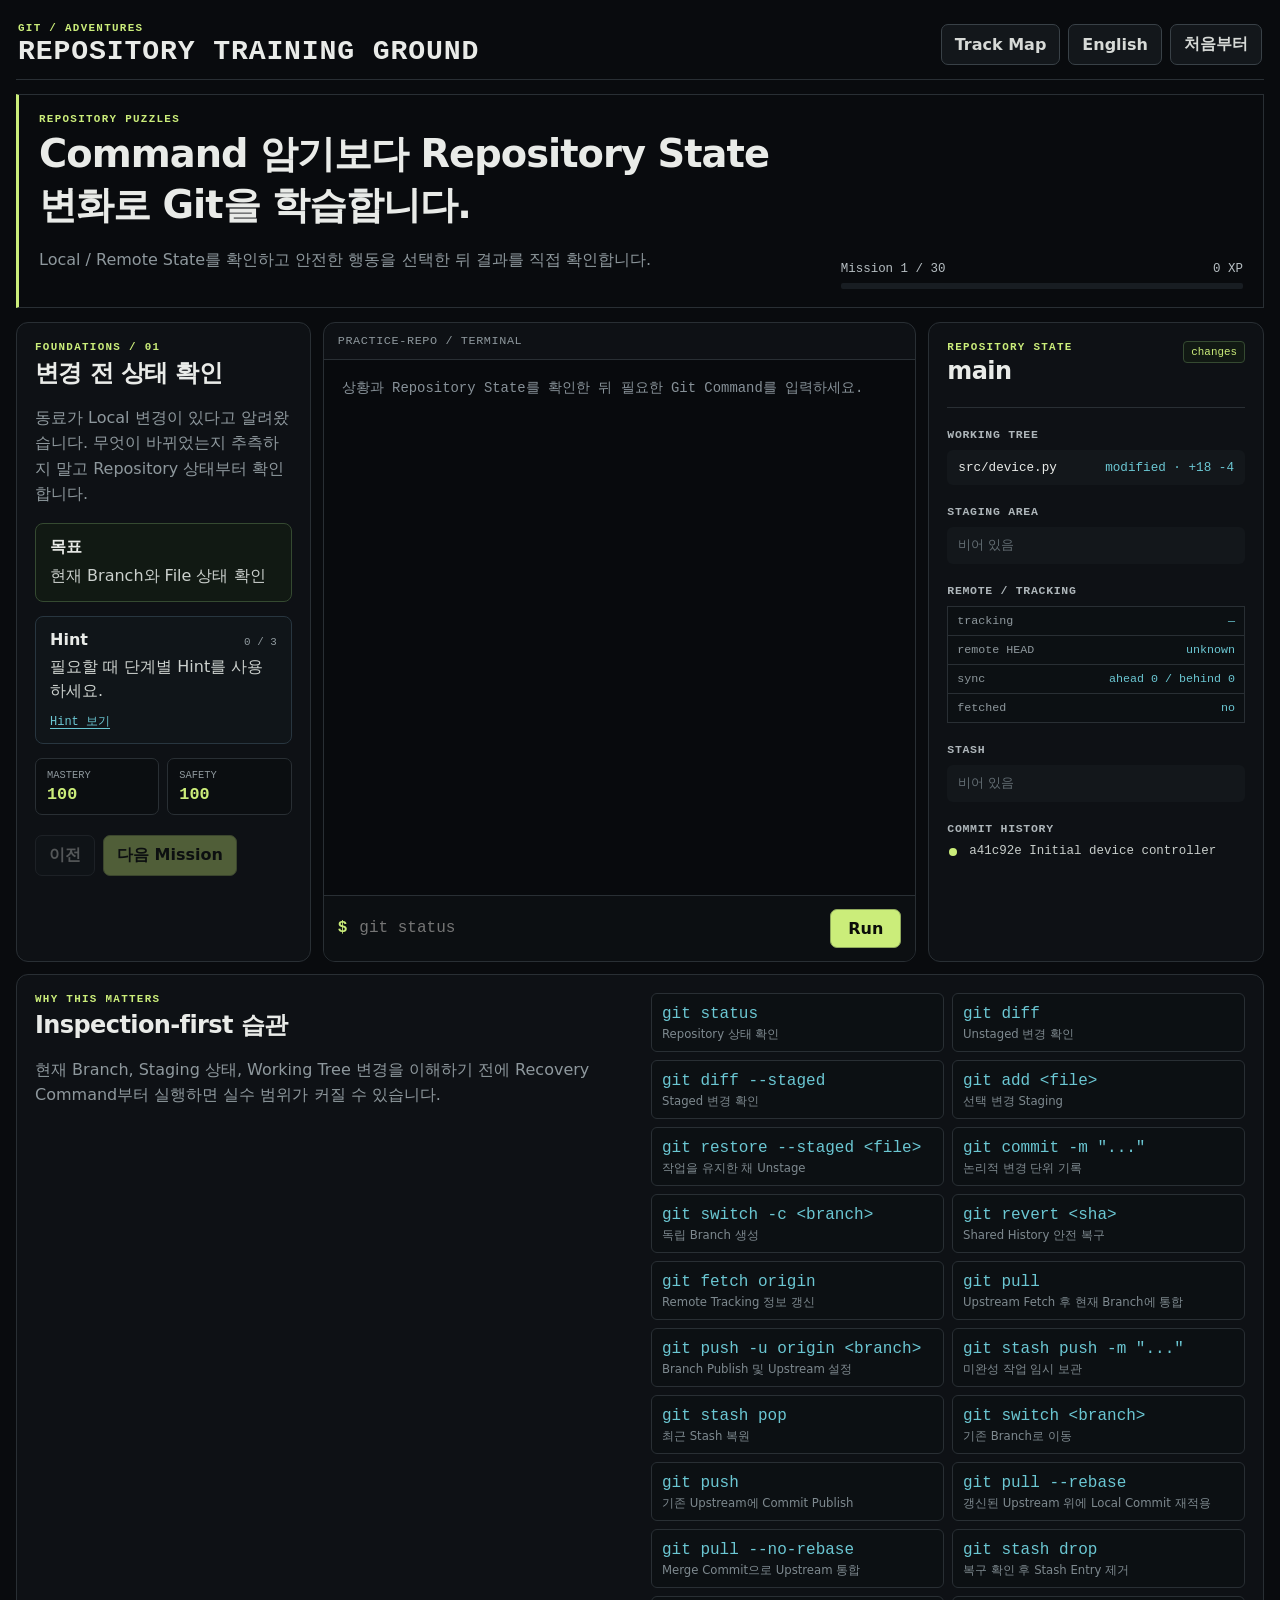
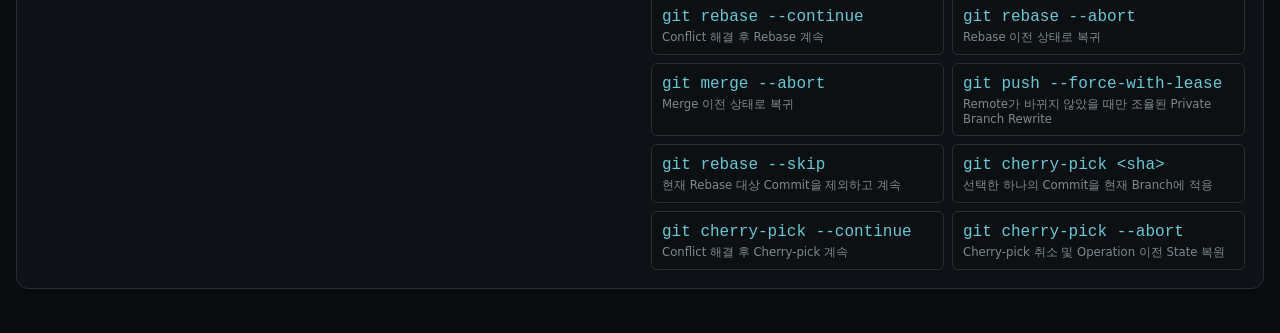
==== index.html @ e248bc67 "Load release mission and engine modules" ====
<!doctype html>
<html lang="en">
<head>
  <meta charset="utf-8">
  <meta name="viewport" content="width=device-width, initial-scale=1">
  <meta name="description" content="Git Adventures - learn Git by solving interactive repository missions.">
  <title>Git Adventures</title>
  <link rel="stylesheet" href="styles.css">
  <link rel="stylesheet" href="styles-remote.css">
</head>
<body>
  <main class="app-shell">
    <header class="topbar"><div><p class="eyebrow">GIT / ADVENTURES</p><h1>Repository Training Ground</h1></div><div class="topbar-actions"><button id="trackButton" class="button secondary" type="button">Track Map</button><button id="languageButton" class="button secondary" type="button">한국어</button><button id="resetButton" class="button secondary" type="button">Reset</button></div></header>
    <section class="hero panel"><div><p id="heroKicker" class="eyebrow">REPOSITORY PUZZLES</p><h2 id="heroTitle"></h2><p id="heroDescription" class="muted"></p></div><div class="progress-wrap"><div class="progress-label"><span id="progressText"></span><span id="xpText">0 XP</span></div><div class="progress-track"><div id="progressBar" class="progress-bar"></div></div></div></section>
    <section id="trackMap" class="panel track-map" hidden><div class="track-map-header"><div><p class="eyebrow">SKILL MAP</p><h2 id="trackMapTitle"></h2></div><button id="closeTrackButton" class="button secondary" type="button">Close</button></div><div id="trackList" class="track-list"></div></section>
    <section class="workspace-grid">
      <aside class="panel mission-panel"><p id="missionNumber" class="eyebrow"></p><h2 id="missionTitle"></h2><p id="missionStory" class="muted"></p><div class="objective-box"><strong id="objectiveLabel">Objective</strong><p id="missionObjective"></p></div><div class="hint-box"><div class="hint-heading"><strong id="hintLabel">Hint</strong><span id="hintDepth" class="hint-depth">0 / 3</span></div><p id="missionHint"></p><button id="hintButton" class="text-button" type="button">Reveal hint</button></div><div class="score-strip"><div><span id="masteryLabel">Mastery</span><strong id="masteryScore">100</strong></div><div><span id="safetyLabel">Safety</span><strong id="safetyScore">100</strong></div></div><div class="mission-nav"><button id="previousButton" class="button secondary" type="button">Previous</button><button id="nextButton" class="button" type="button" disabled>Next mission</button></div></aside>
      <section class="panel terminal-panel"><div class="terminal-header"><strong id="terminalTitle">practice-repo / terminal</strong></div><div id="terminalOutput" class="terminal-output" role="log" aria-live="polite"></div><form id="commandForm" class="command-form"><label for="commandInput" class="prompt">$</label><input id="commandInput" autocomplete="off" spellcheck="false" placeholder="git status" aria-label="Git command"><button class="button run" type="submit">Run</button></form></section>
      <aside class="panel state-panel"><div class="state-header"><div><p id="stateLabel" class="eyebrow">REPOSITORY STATE</p><h2 id="branchName">main</h2></div><span id="stateBadge" class="badge">clean</span></div><div class="state-section"><h3 id="workingTreeLabel">Working Tree</h3><div id="workingTree" class="file-list"></div></div><div class="state-section"><h3 id="stagingLabel">Staging Area</h3><div id="stagingArea" class="file-list"></div></div><div class="state-section"><h3 id="remoteLabel">Remote / Tracking</h3><div id="remoteState" class="state-kv"></div></div><div class="state-section"><h3 id="stashLabel">Stash</h3><div id="stashState" class="file-list"></div></div><div class="state-section"><h3 id="historyLabel">Commit History</h3><div id="commitGraph" class="commit-graph"></div></div></aside>
    </section>
    <section id="debriefPanel" class="panel debrief-panel" hidden><div><p class="eyebrow" id="debriefLabel">MISSION DEBRIEF</p><h2 id="debriefTitle"></h2><p id="debriefBody" class="muted"></p></div><div class="debrief-scores"><div><span id="debriefMasteryLabel">Mastery</span><strong id="debriefMastery">100</strong></div><div><span id="debriefSafetyLabel">Safety</span><strong id="debriefSafety">100</strong></div><div><span id="debriefHintsLabel">Hints</span><strong id="debriefHints">0</strong></div><div><span id="debriefDetoursLabel">Detours</span><strong id="debriefDetours">0</strong></div></div></section>
    <section class="panel lesson-panel"><div><p id="conceptLabel" class="eyebrow">WHY THIS MATTERS</p><h2 id="conceptTitle"></h2><p id="conceptBody" class="muted"></p></div><div id="commandReference" class="command-reference"></div></section>
  </main>
  <script src="content/missions.js"></script>
  <script src="content/missions-daily.js"></script>
  <script src="content/missions-collaboration.js"></script>
  <script src="content/missions-conflicts.js"></script>
  <script src="content/missions-advanced.js"></script>
  <script src="content/missions-release.js"></script>
  <script src="app.js"></script>
  <script src="engine-conflicts.js"></script>
  <script src="engine-release.js"></script>
</body>
</html>
---- styles.css ----
:root {
  color-scheme: dark;
  font-family: Inter, ui-sans-serif, system-ui, -apple-system, BlinkMacSystemFont, "Segoe UI", sans-serif;
  background: #090b0e;
  color: #e9ebe8;
  --bg: #090b0e;
  --surface: #0e1115;
  --surface-2: #13171b;
  --surface-3: #181d22;
  --line: #292f34;
  --line-strong: #394147;
  --text: #e9ebe8;
  --muted: #8e989d;
  --accent: #cbed7a;
  --cyan: #6bc7d3;
  --amber: #f2aa4b;
  --danger: #e65c55;
  --safe: #70d89d;
  --mono: "IBM Plex Mono", "SFMono-Regular", Consolas, "Liberation Mono", monospace;
}
* { box-sizing: border-box; }
html { background: var(--bg); }
body { margin: 0; min-height: 100vh; background: var(--bg); color: var(--text); }
button, input { font: inherit; }
button { cursor: pointer; }
[hidden] { display: none !important; }
.app-shell { width: min(1520px, calc(100% - 32px)); margin: 0 auto; padding: 22px 0 44px; }
.topbar { min-height: 54px; display: flex; justify-content: space-between; gap: 20px; align-items: center; margin-bottom: 14px; padding: 0 2px 12px; border-bottom: 1px solid var(--line); }
.topbar h1 { margin: 2px 0 0; font-family: var(--mono); font-size: clamp(1.25rem, 2.2vw, 1.8rem); letter-spacing: .03em; text-transform: uppercase; }
.topbar-actions { display: flex; gap: 8px; flex-wrap: wrap; }
.panel { background: var(--surface); border: 1px solid var(--line); border-radius: 12px; box-shadow: none; }
.hero { display: grid; grid-template-columns: 1.45fr .75fr; gap: 24px; align-items: end; padding: 18px 20px; margin-bottom: 14px; background: transparent; border-radius: 0; border-left: 3px solid var(--accent); }
.hero h2, .lesson-panel h2, .mission-panel h2, .state-panel h2, .debrief-panel h2, .track-map h2 { margin: 4px 0 8px; letter-spacing: -.025em; }
.hero h2 { font-size: clamp(1.65rem, 3vw, 2.45rem); }
.eyebrow { margin: 0; color: var(--accent); font-family: var(--mono); font-weight: 600; font-size: .68rem; letter-spacing: .12em; }
.muted { color: var(--muted); line-height: 1.6; }
.progress-label { display: flex; justify-content: space-between; color: #b6bec2; font-family: var(--mono); font-size: .78rem; margin-bottom: 7px; }
.progress-track { height: 6px; background: var(--surface-3); border-radius: 2px; overflow: hidden; }
.progress-bar { height: 100%; width: 0; background: var(--accent); border-radius: 0; transition: width .22s ease; }
.track-map { margin-bottom: 14px; padding: 20px; }
.track-map-header { display: flex; justify-content: space-between; gap: 18px; align-items: start; padding-bottom: 16px; border-bottom: 1px solid var(--line); }
.track-list { display: grid; grid-template-columns: repeat(3, minmax(0,1fr)); gap: 10px; margin-top: 16px; }
.track-card { min-height: 128px; padding: 14px; background: var(--surface-2); border: 1px solid var(--line); border-radius: 8px; }
.track-card.active { border-color: #718846; background: #111812; }
.track-card h3 { margin: 6px 0 8px; font-size: .98rem; }
.track-card p { margin: 0; color: var(--muted); font-size: .8rem; line-height: 1.5; }
.track-card .track-progress { display: block; margin-top: 14px; color: var(--cyan); font-family: var(--mono); font-size: .72rem; }
.workspace-grid { display: grid; grid-template-columns: minmax(250px,.72fr) minmax(500px,1.45fr) minmax(280px,.82fr); gap: 12px; align-items: stretch; }
.mission-panel, .state-panel { padding: 18px; }
.objective-box, .hint-box { padding: 13px 14px; border-radius: 8px; margin-top: 14px; }
.objective-box { background: #111913; border: 1px solid #354a31; }
.hint-box { background: #101519; border: 1px solid #283640; }
.objective-box p, .hint-box p { margin: 6px 0 0; color: #cbd0cd; line-height: 1.5; }
.hint-heading { display: flex; justify-content: space-between; gap: 12px; align-items: baseline; }
.hint-depth { color: var(--muted); font-family: var(--mono); font-size: .68rem; }
.text-button { margin-top: 10px; padding: 0; border: 0; background: transparent; color: var(--cyan); font-family: var(--mono); font-size: .75rem; text-decoration: underline; text-underline-offset: 3px; }
.score-strip { display: grid; grid-template-columns: 1fr 1fr; gap: 8px; margin-top: 14px; }
.score-strip > div { padding: 10px 11px; border: 1px solid var(--line); background: #0b0e11; border-radius: 7px; }
.score-strip span { display: block; color: var(--muted); font-family: var(--mono); font-size: .65rem; text-transform: uppercase; }
.score-strip strong { display: block; margin-top: 4px; font-family: var(--mono); font-size: 1.05rem; color: var(--accent); }
.mission-nav { display: flex; gap: 8px; margin-top: 20px; }
.button { border: 1px solid #8fa85c; padding: 9px 13px; border-radius: 7px; color: #0b0d09; background: var(--accent); font-weight: 700; }
.button.secondary { background: var(--surface-2); color: #d7dad7; border-color: var(--line-strong); }
.button:hover:not(:disabled) { filter: brightness(1.06); }
.button:focus-visible, input:focus-visible, .text-button:focus-visible { outline: 2px solid var(--cyan); outline-offset: 2px; }
.button:disabled { opacity: .35; cursor: not-allowed; }
.terminal-panel { overflow: hidden; min-height: 580px; display: flex; flex-direction: column; border-radius: 12px; }
.terminal-header { display: flex; align-items: center; gap: 7px; padding: 11px 14px; border-bottom: 1px solid var(--line); color: var(--muted); font-family: var(--mono); font-size: .74rem; text-transform: uppercase; letter-spacing: .05em; }
.terminal-header strong { font-weight: 500; }
.terminal-output { flex: 1; padding: 18px; overflow: auto; background: #080a0d; font-family: var(--mono); font-size: .87rem; line-height: 1.58; }
.terminal-line { margin: 0 0 8px; white-space: pre-wrap; }
.terminal-line.command { color: var(--cyan); }
.terminal-line.success { color: var(--safe); }
.terminal-line.error { color: #ff8c85; }
.terminal-line.system { color: #879198; }
.terminal-line.warning { color: var(--amber); }
.command-form { display: grid; grid-template-columns: auto 1fr auto; gap: 10px; align-items: center; padding: 13px 14px; border-top: 1px solid var(--line); background: #0c0f12; }
.prompt { color: var(--accent); font-family: var(--mono); font-weight: 700; }
.command-form input { width: 100%; border: 0; outline: none; color: #f1f3f0; background: transparent; font-family: var(--mono); }
.button.run { padding-inline: 17px; }
.state-header { display: flex; justify-content: space-between; gap: 12px; align-items: start; padding-bottom: 14px; border-bottom: 1px solid var(--line); }
.badge { padding: 4px 7px; border-radius: 4px; background: #111913; color: var(--accent); border: 1px solid #354a31; font-family: var(--mono); font-size: .68rem; }
.state-section { margin-top: 20px; }
.state-section h3 { margin-bottom: 9px; color: #aeb6ba; font-family: var(--mono); font-size: .72rem; letter-spacing: .06em; text-transform: uppercase; }
.file-list { display: grid; gap: 7px; }
.file-item { display: flex; justify-content: space-between; gap: 10px; padding: 9px 10px; border-radius: 6px; background: var(--surface-2); border: 1px solid transparent; font-family: var(--mono); font-size: .79rem; }
.file-item:hover { border-color: var(--line-strong); }
.file-item.empty { color: #626c72; font-family: inherit; }
.file-status { color: var(--cyan); }
.commit-graph { display: grid; gap: 8px; }
.commit-item { position: relative; padding-left: 22px; color: #c7cdca; font-family: var(--mono); font-size: .78rem; }
.commit-item::before { content: ""; position: absolute; left: 2px; top: 4px; width: 8px; height: 8px; border-radius: 50%; background: var(--accent); }
.commit-item:not(:last-child)::after { content: ""; position: absolute; left: 5px; top: 15px; width: 1px; height: 18px; background: var(--line-strong); }
.debrief-panel { margin-top: 12px; padding: 18px; display: grid; grid-template-columns: 1.35fr .9fr; gap: 22px; border-left: 3px solid var(--safe); }
.debrief-scores { display: grid; grid-template-columns: repeat(2,minmax(0,1fr)); gap: 8px; }
.debrief-scores > div { padding: 10px; background: #0b0e11; border: 1px solid var(--line); border-radius: 7px; }
.debrief-scores span { display: block; color: var(--muted); font-family: var(--mono); font-size: .64rem; text-transform: uppercase; }
.debrief-scores strong { display: block; margin-top: 4px; font-family: var(--mono); color: var(--safe); }
.lesson-panel { margin-top: 12px; padding: 18px; display: grid; grid-template-columns: 1fr 1fr; gap: 22px; }
.command-reference { display: grid; grid-template-columns: repeat(2,minmax(0,1fr)); gap: 8px; }
.command-chip { padding: 9px 10px; border-radius: 6px; background: #0c1013; border: 1px solid var(--line); }
.command-chip code { color: var(--cyan); font-family: var(--mono); }
.command-chip span { display: block; color: #7e898f; font-size: .73rem; margin-top: 4px; }
@media (max-width: 1080px) {
  .workspace-grid { grid-template-columns: 1fr 1fr; }
  .terminal-panel { grid-column: 1 / -1; grid-row: 1; }
  .hero, .lesson-panel, .debrief-panel { grid-template-columns: 1fr; }
  .track-list { grid-template-columns: repeat(2,minmax(0,1fr)); }
}
@media (max-width: 720px) {
  .app-shell { width: min(100% - 18px,1520px); padding-top: 14px; }
  .topbar { align-items: flex-start; flex-direction: column; }
  .workspace-grid { grid-template-columns: 1fr; }
  .terminal-panel { grid-column: auto; min-height: 500px; }
  .command-reference, .track-list { grid-template-columns: 1fr; }
  .hero { padding-inline: 14px; }
  .score-strip, .debrief-scores { grid-template-columns: 1fr 1fr; }
}
---- styles-remote.css ----
.state-kv{border:1px solid var(--line);background:#0c1013}.kv-row{display:flex;justify-content:space-between;gap:12px;padding:7px 9px;border-bottom:1px solid var(--line);font-size:.73rem}.kv-row:last-child{border-bottom:0}.kv-row span{color:var(--muted);font-family:var(--mono)}.kv-row code{color:var(--cyan);font-family:var(--mono);text-align:right}.state-panel{overflow:auto}.file-status{text-align:right}.terminal-panel{min-height:640px}@media(max-width:1100px){.workspace-grid{grid-template-columns:1fr 1fr}.state-panel{max-height:none}}
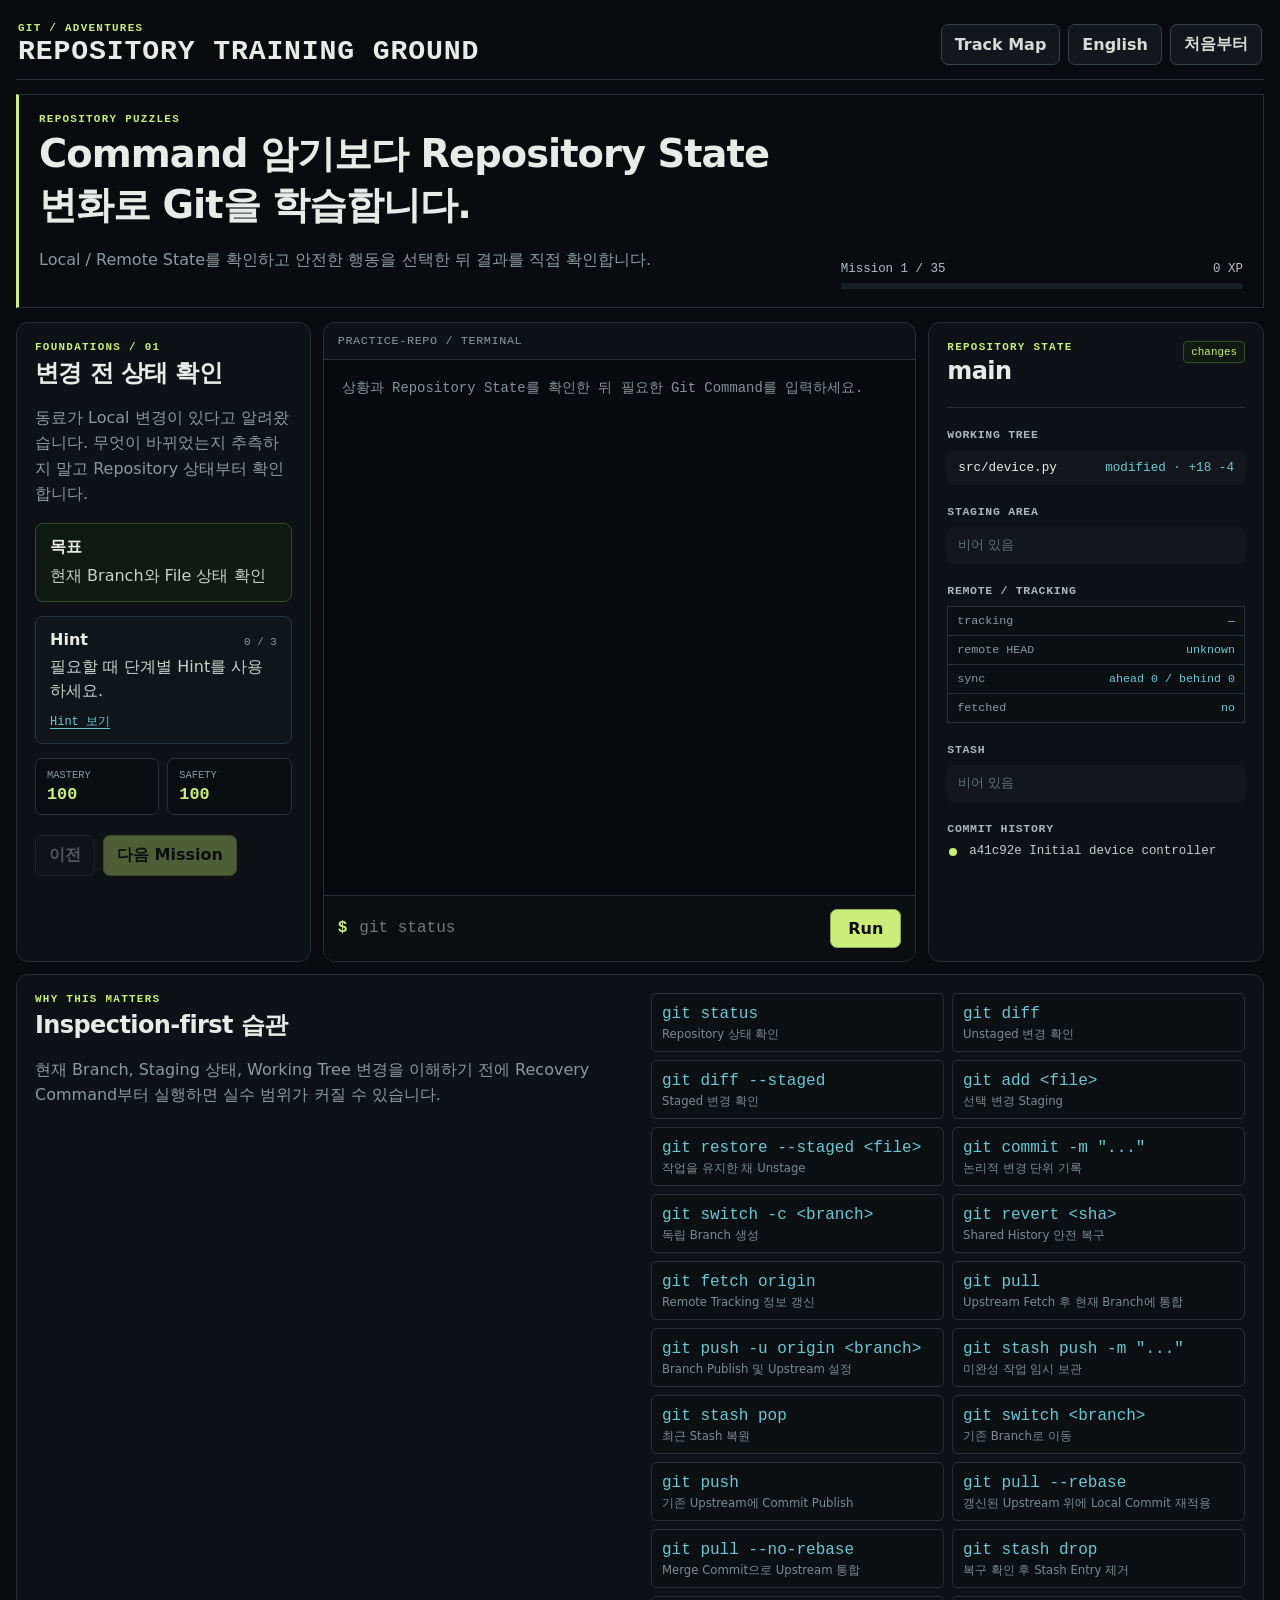
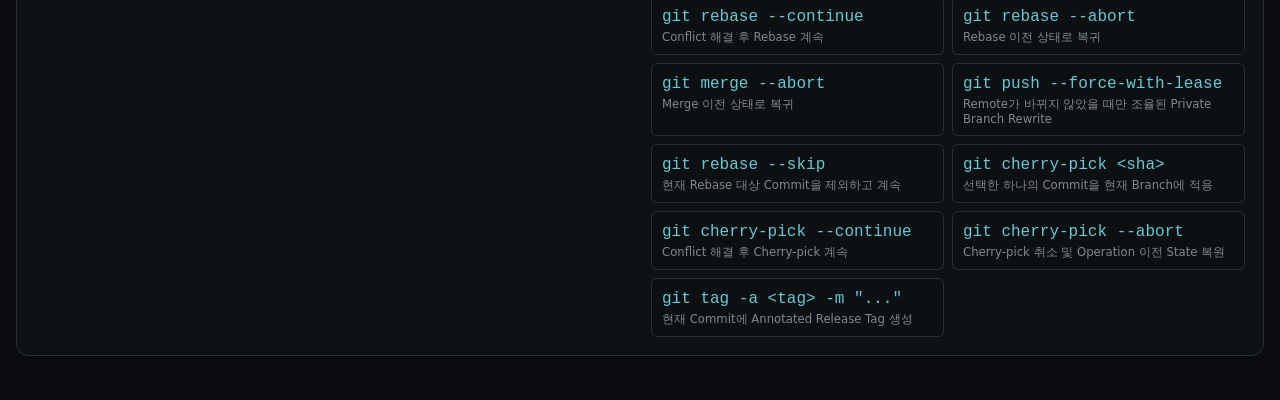
==== commit 2557d33d: "Load release incident missions" ====
--- a/index.html
+++ b/index.html
@@ -27,6 +27,7 @@
   <script src="content/missions-conflicts.js"></script>
   <script src="content/missions-advanced.js"></script>
   <script src="content/missions-release.js"></script>
+  <script src="content/missions-incidents.js"></script>
   <script src="app.js"></script>
   <script src="engine-conflicts.js"></script>
   <script src="engine-release.js"></script>
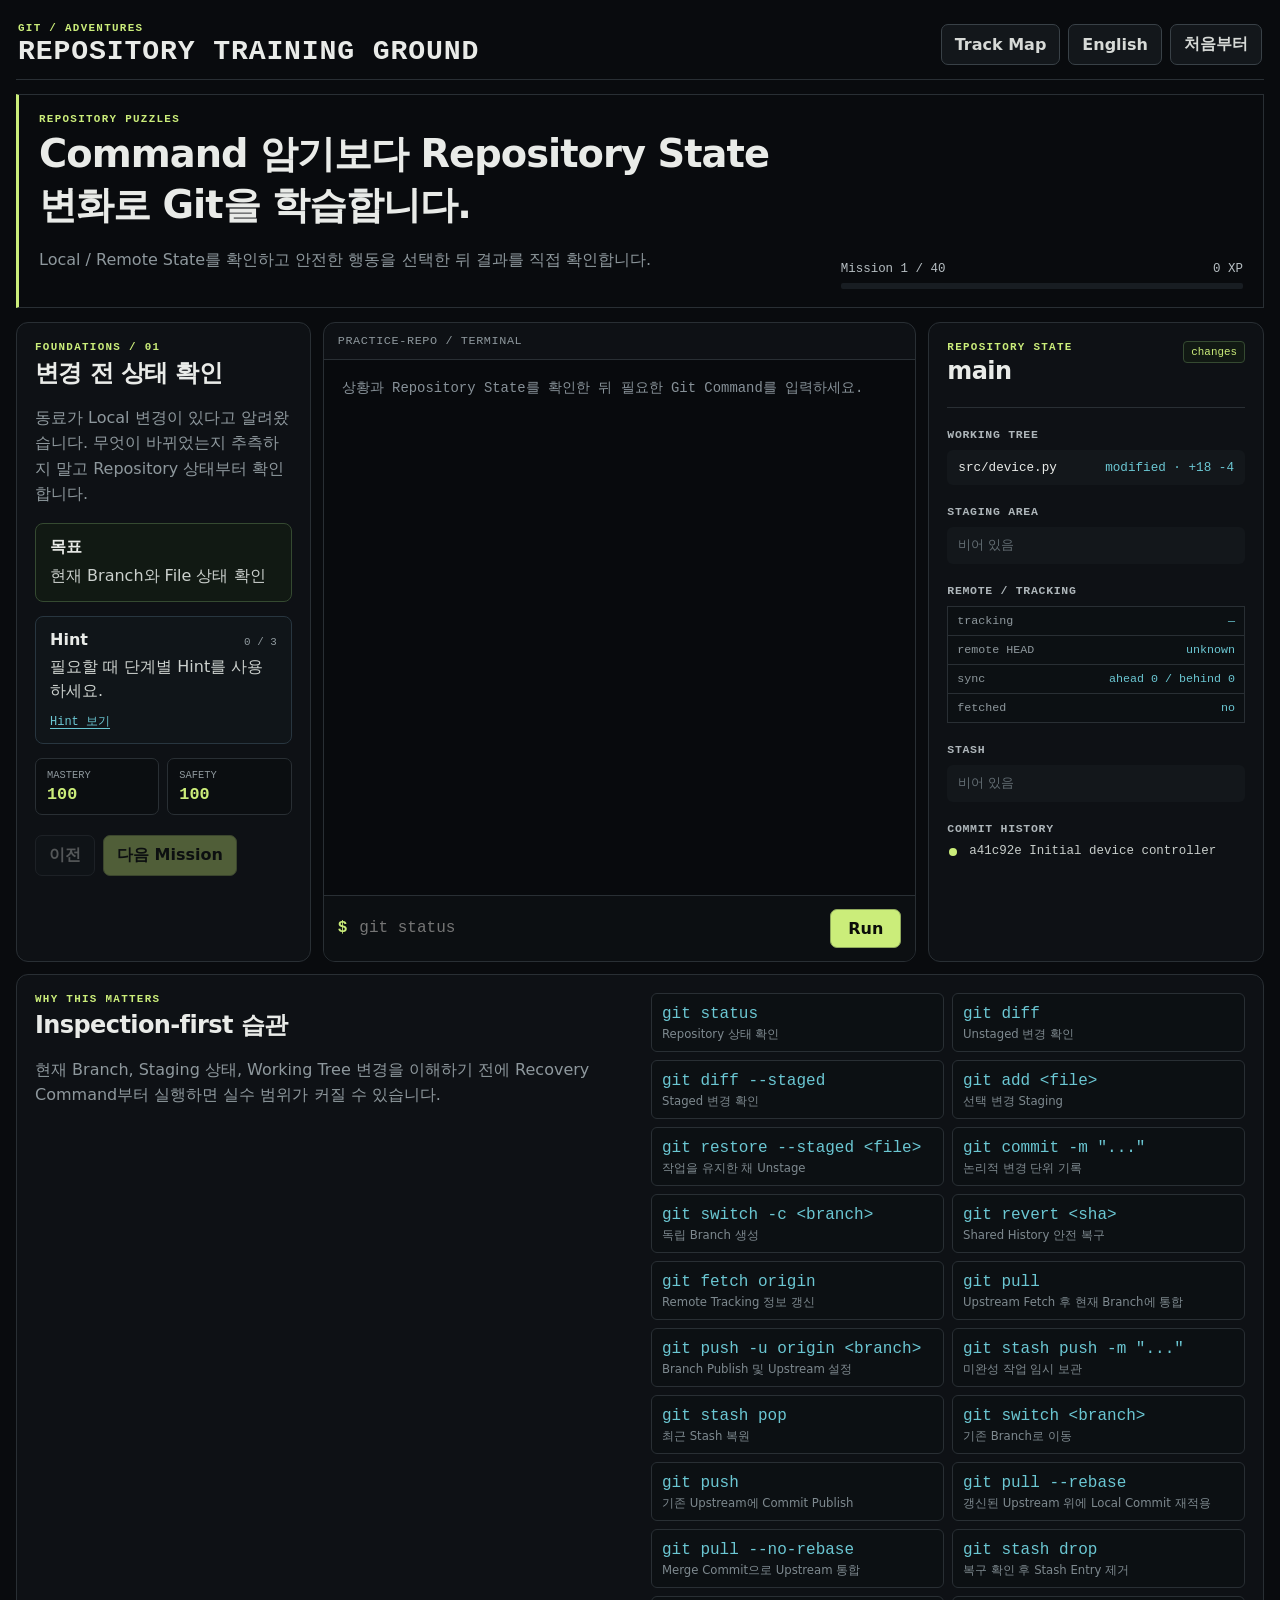
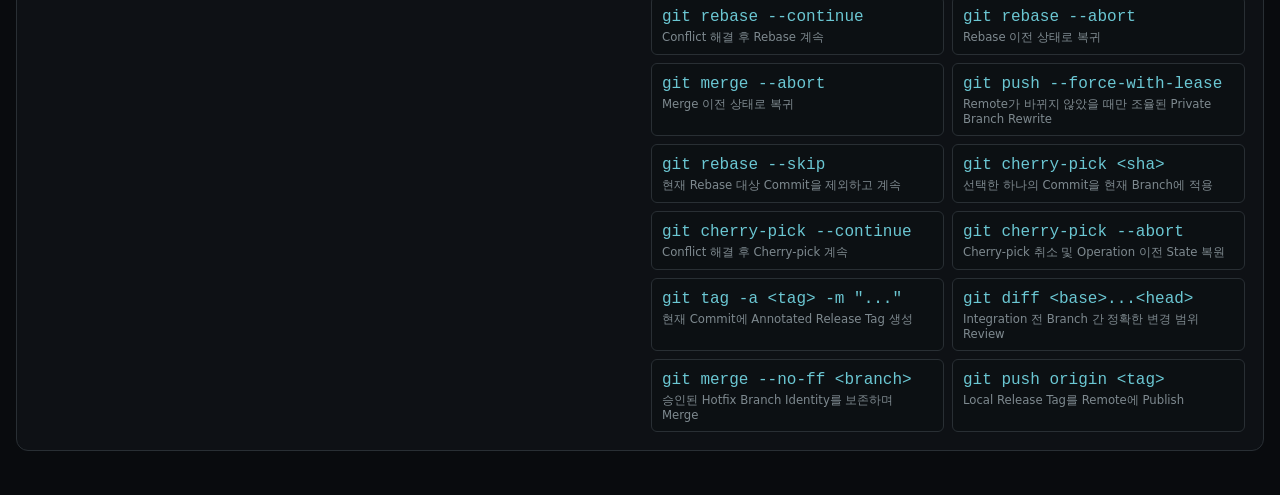
==== commit c87b4e15: "Load release governance modules" ====
--- a/index.html
+++ b/index.html
@@ -28,8 +28,10 @@
   <script src="content/missions-advanced.js"></script>
   <script src="content/missions-release.js"></script>
   <script src="content/missions-incidents.js"></script>
+  <script src="content/missions-governance.js"></script>
   <script src="app.js"></script>
   <script src="engine-conflicts.js"></script>
   <script src="engine-release.js"></script>
+  <script src="engine-governance.js"></script>
 </body>
 </html>
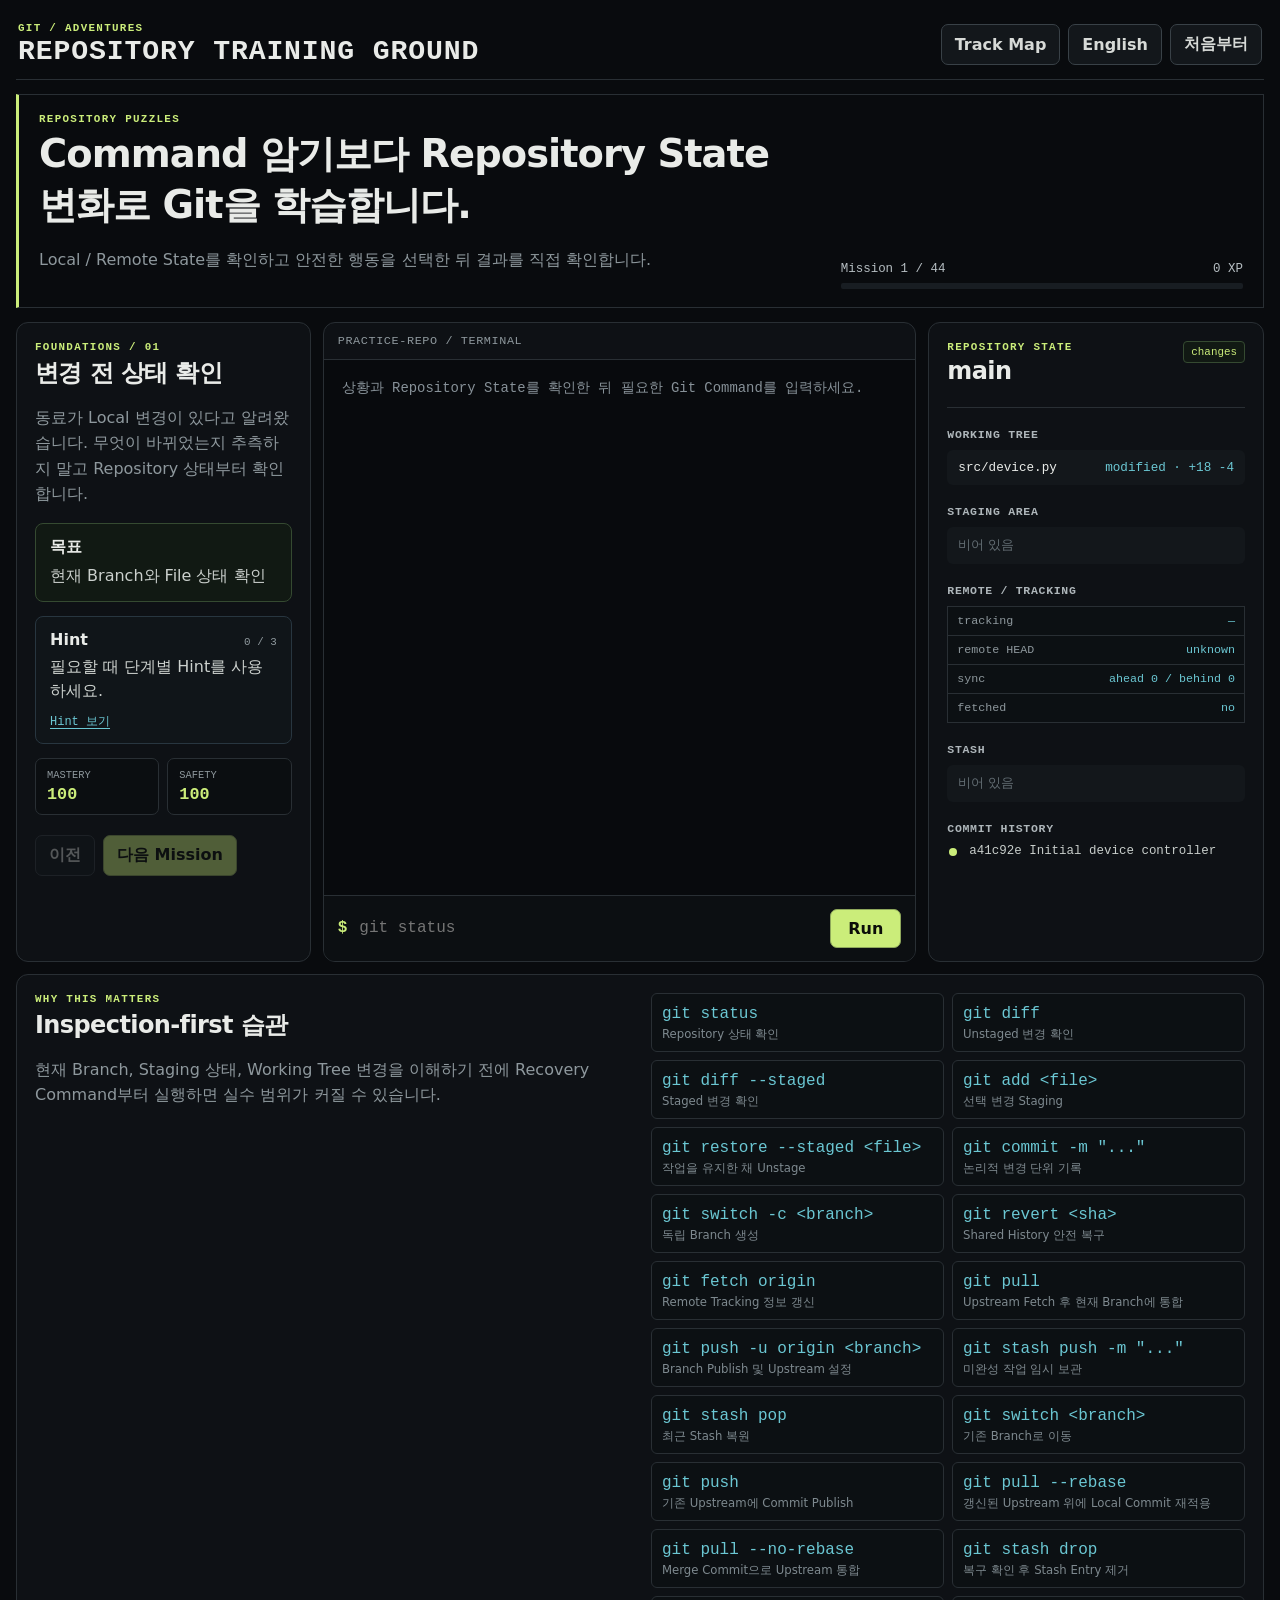
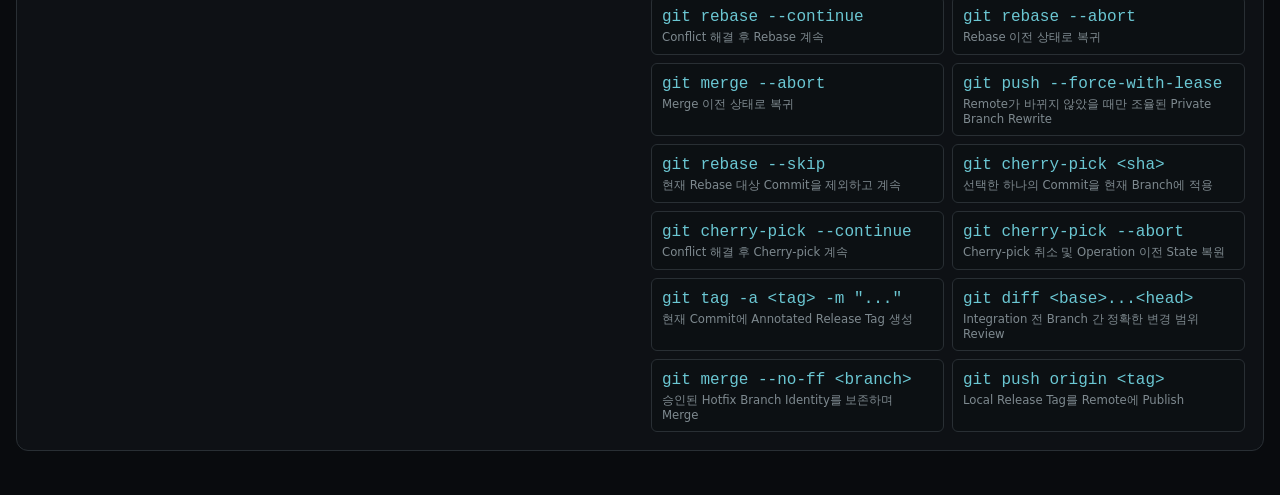
==== commit 7db5d1f9: "Assessment Track Browser 로드 연결" ====
--- a/index.html
+++ b/index.html
@@ -29,9 +29,11 @@
   <script src="content/missions-release.js"></script>
   <script src="content/missions-incidents.js"></script>
   <script src="content/missions-governance.js"></script>
+  <script src="content/missions-assessment.js"></script>
   <script src="app.js"></script>
   <script src="engine-conflicts.js"></script>
   <script src="engine-release.js"></script>
   <script src="engine-governance.js"></script>
+  <script src="engine-assessment.js"></script>
 </body>
 </html>
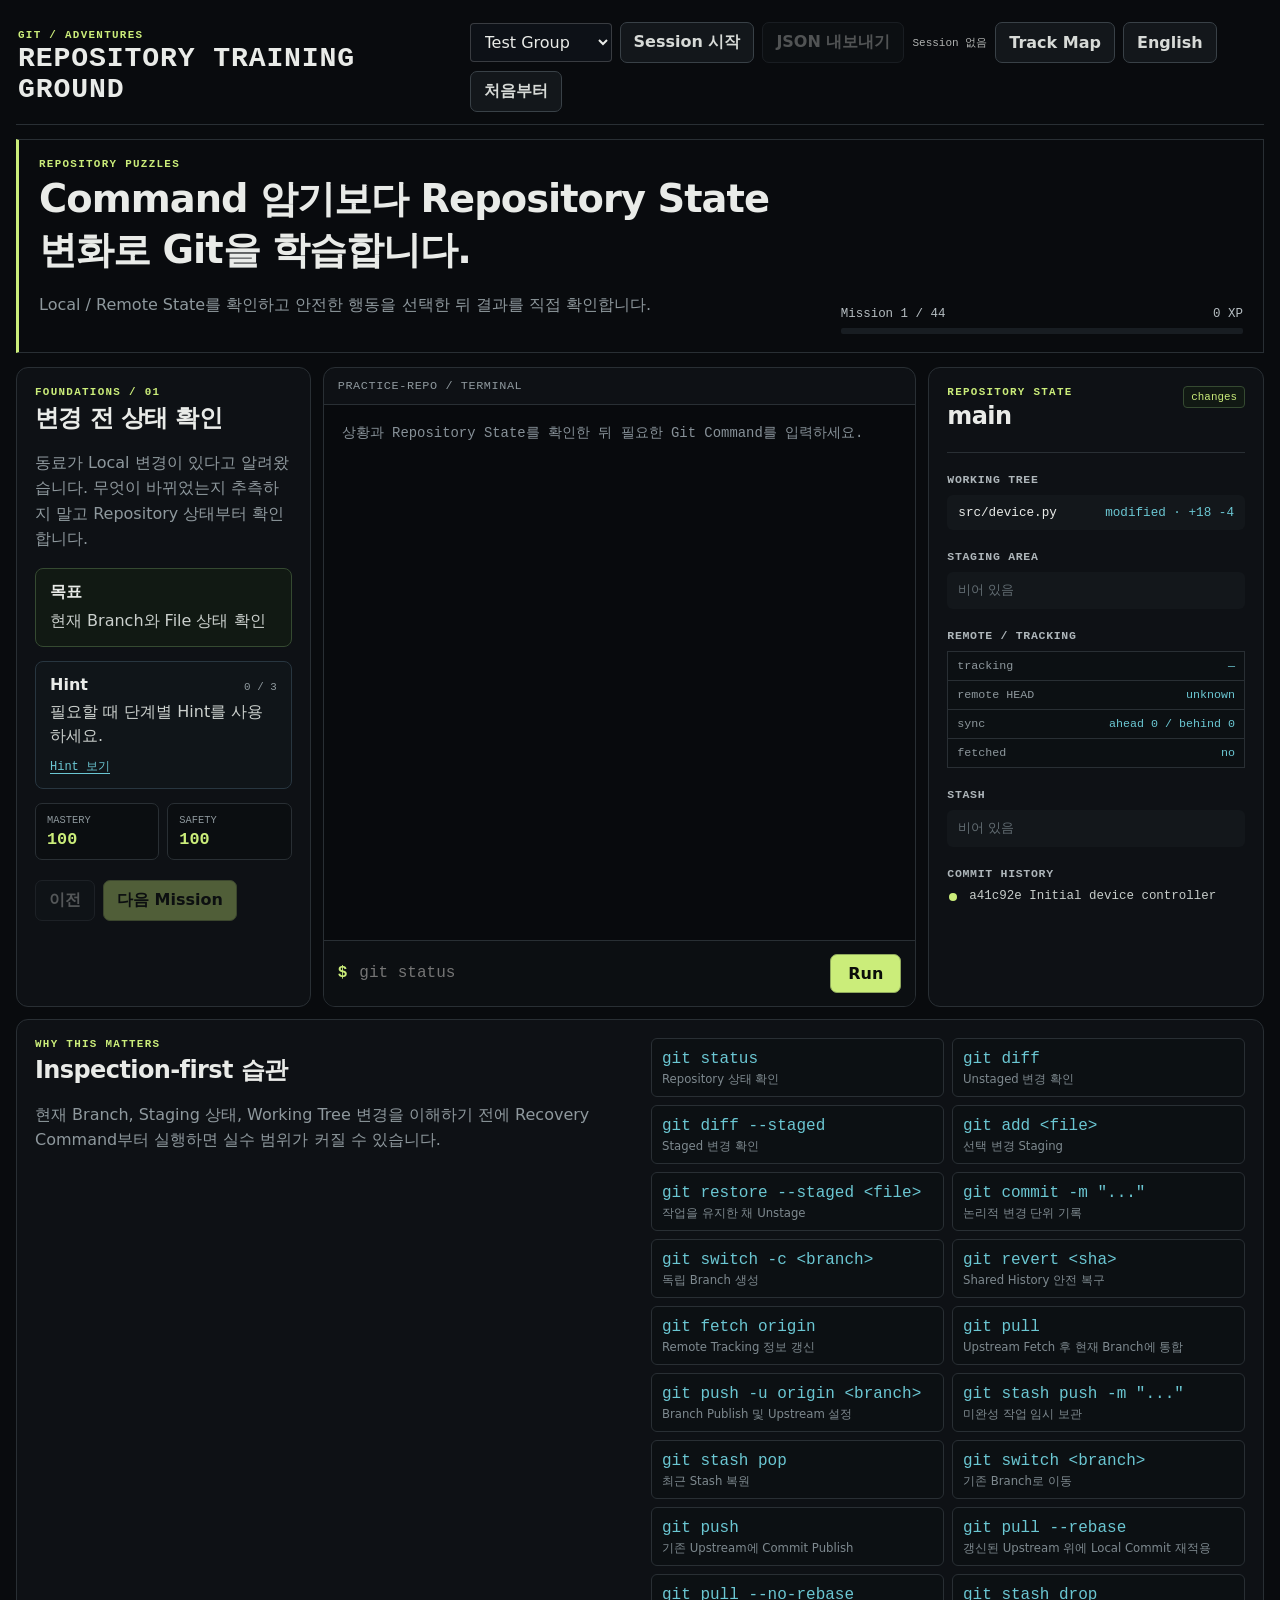
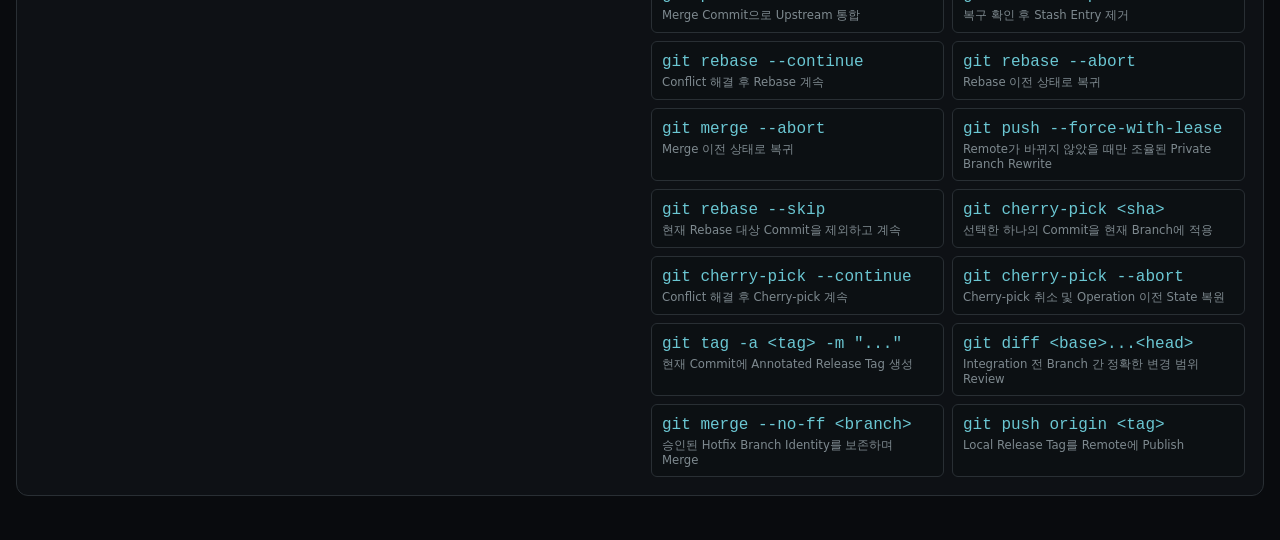
==== commit eb001c10: "Load local usability session recorder" ====
--- a/index.html
+++ b/index.html
@@ -11,7 +11,7 @@
 <body>
   <main class="app-shell">
     <header class="topbar"><div><p class="eyebrow">GIT / ADVENTURES</p><h1>Repository Training Ground</h1></div><div class="topbar-actions"><button id="trackButton" class="button secondary" type="button">Track Map</button><button id="languageButton" class="button secondary" type="button">한국어</button><button id="resetButton" class="button secondary" type="button">Reset</button></div></header>
-    <section class="hero panel"><div><p id="heroKicker" class="eyebrow">REPOSITORY PUZZLES</p><h2 id="heroTitle"></h2><p id="heroDescription" class="muted"></p></div><div class="progress-wrap"><div class="progress-label"><span id="progressText"></span><span id="xpText">0 XP</span></div><div class="progress-track"><div id="progressBar" class="progress-bar"></div></div></div></section>
+    <section class="hero panel"><div><p class="eyebrow" id="heroKicker">REPOSITORY PUZZLES</p><h2 id="heroTitle"></h2><p id="heroDescription" class="muted"></p></div><div class="progress-wrap"><div class="progress-label"><span id="progressText"></span><span id="xpText">0 XP</span></div><div class="progress-track"><div id="progressBar" class="progress-bar"></div></div></div></section>
     <section id="trackMap" class="panel track-map" hidden><div class="track-map-header"><div><p class="eyebrow">SKILL MAP</p><h2 id="trackMapTitle"></h2></div><button id="closeTrackButton" class="button secondary" type="button">Close</button></div><div id="trackList" class="track-list"></div></section>
     <section class="workspace-grid">
       <aside class="panel mission-panel"><p id="missionNumber" class="eyebrow"></p><h2 id="missionTitle"></h2><p id="missionStory" class="muted"></p><div class="objective-box"><strong id="objectiveLabel">Objective</strong><p id="missionObjective"></p></div><div class="hint-box"><div class="hint-heading"><strong id="hintLabel">Hint</strong><span id="hintDepth" class="hint-depth">0 / 3</span></div><p id="missionHint"></p><button id="hintButton" class="text-button" type="button">Reveal hint</button></div><div class="score-strip"><div><span id="masteryLabel">Mastery</span><strong id="masteryScore">100</strong></div><div><span id="safetyLabel">Safety</span><strong id="safetyScore">100</strong></div></div><div class="mission-nav"><button id="previousButton" class="button secondary" type="button">Previous</button><button id="nextButton" class="button" type="button" disabled>Next mission</button></div></aside>
@@ -34,6 +34,9 @@
   <script src="engine-conflicts.js"></script>
   <script src="engine-release.js"></script>
   <script src="engine-governance.js"></script>
+  <script src="assessment-scoring.js"></script>
   <script src="engine-assessment.js"></script>
+  <script src="session-report.js"></script>
+  <script src="engine-session.js"></script>
 </body>
 </html>
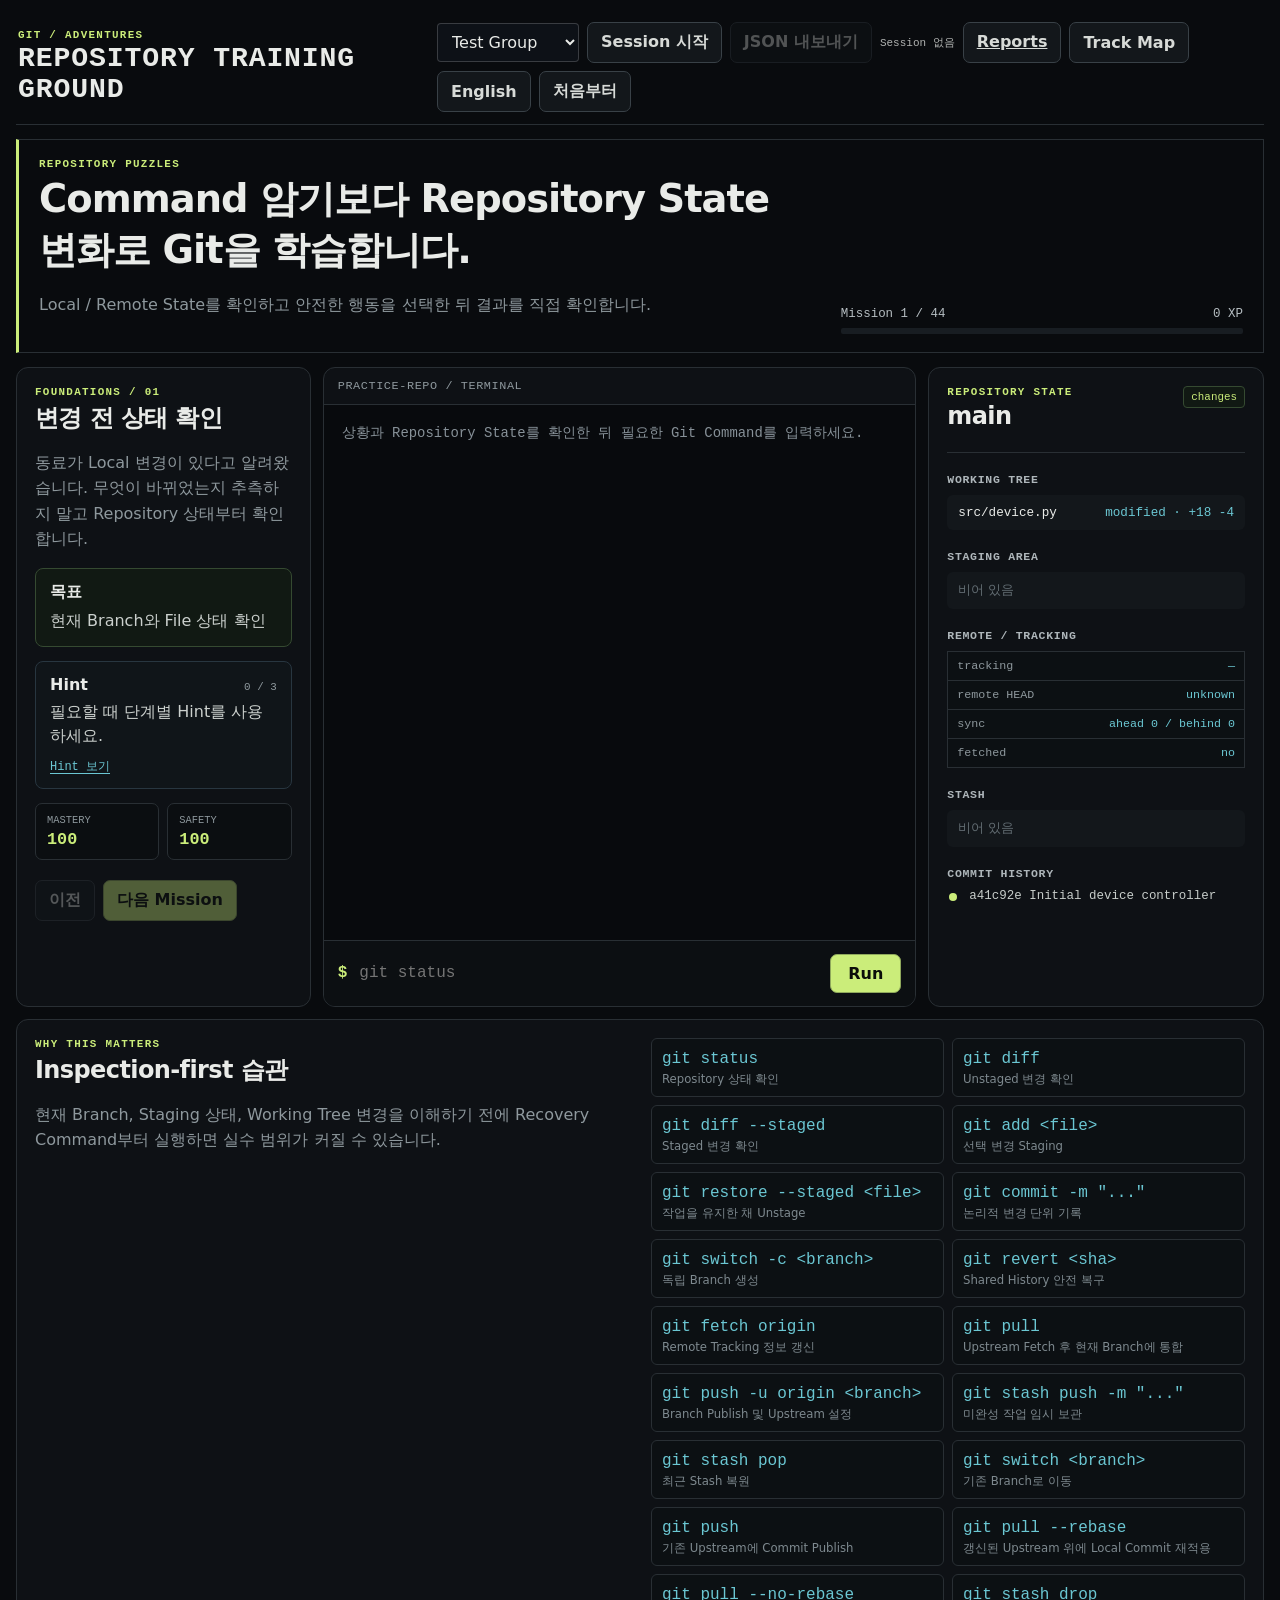
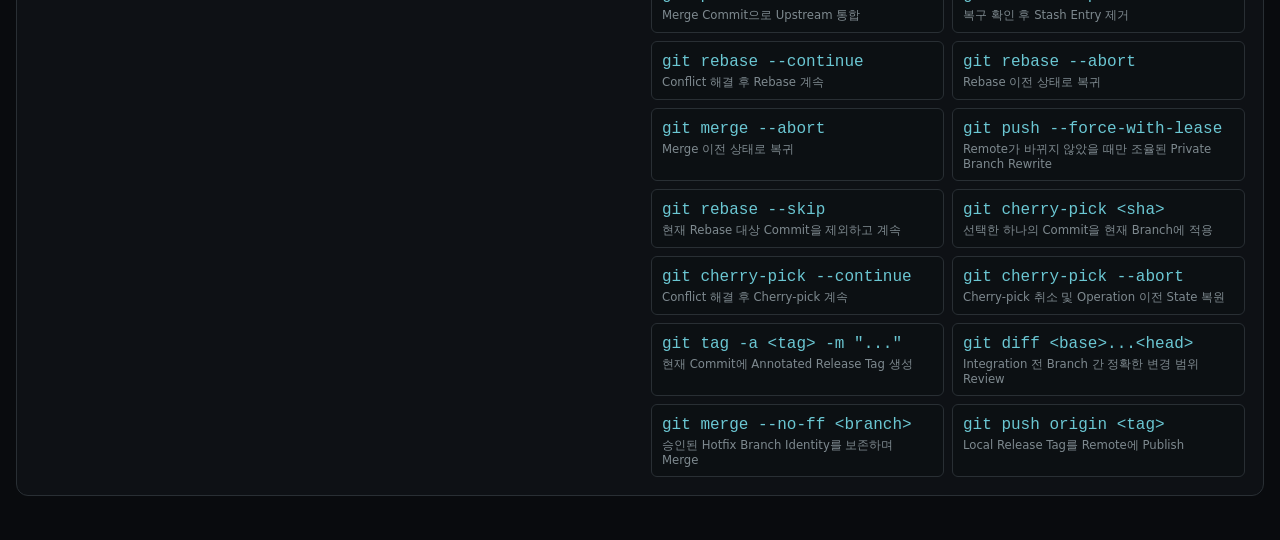
==== commit 0a828bf2: "Reports 도구 진입점 추가" ====
--- a/index.html
+++ b/index.html
@@ -10,7 +10,7 @@
 </head>
 <body>
   <main class="app-shell">
-    <header class="topbar"><div><p class="eyebrow">GIT / ADVENTURES</p><h1>Repository Training Ground</h1></div><div class="topbar-actions"><button id="trackButton" class="button secondary" type="button">Track Map</button><button id="languageButton" class="button secondary" type="button">한국어</button><button id="resetButton" class="button secondary" type="button">Reset</button></div></header>
+    <header class="topbar"><div><p class="eyebrow">GIT / ADVENTURES</p><h1>Repository Training Ground</h1></div><div class="topbar-actions"><a class="button secondary" href="reports.html">Reports</a><button id="trackButton" class="button secondary" type="button">Track Map</button><button id="languageButton" class="button secondary" type="button">한국어</button><button id="resetButton" class="button secondary" type="button">Reset</button></div></header>
     <section class="hero panel"><div><p class="eyebrow" id="heroKicker">REPOSITORY PUZZLES</p><h2 id="heroTitle"></h2><p id="heroDescription" class="muted"></p></div><div class="progress-wrap"><div class="progress-label"><span id="progressText"></span><span id="xpText">0 XP</span></div><div class="progress-track"><div id="progressBar" class="progress-bar"></div></div></div></section>
     <section id="trackMap" class="panel track-map" hidden><div class="track-map-header"><div><p class="eyebrow">SKILL MAP</p><h2 id="trackMapTitle"></h2></div><button id="closeTrackButton" class="button secondary" type="button">Close</button></div><div id="trackList" class="track-list"></div></section>
     <section class="workspace-grid">
@@ -39,4 +39,4 @@
   <script src="session-report.js"></script>
   <script src="engine-session.js"></script>
 </body>
-</html>+</html>
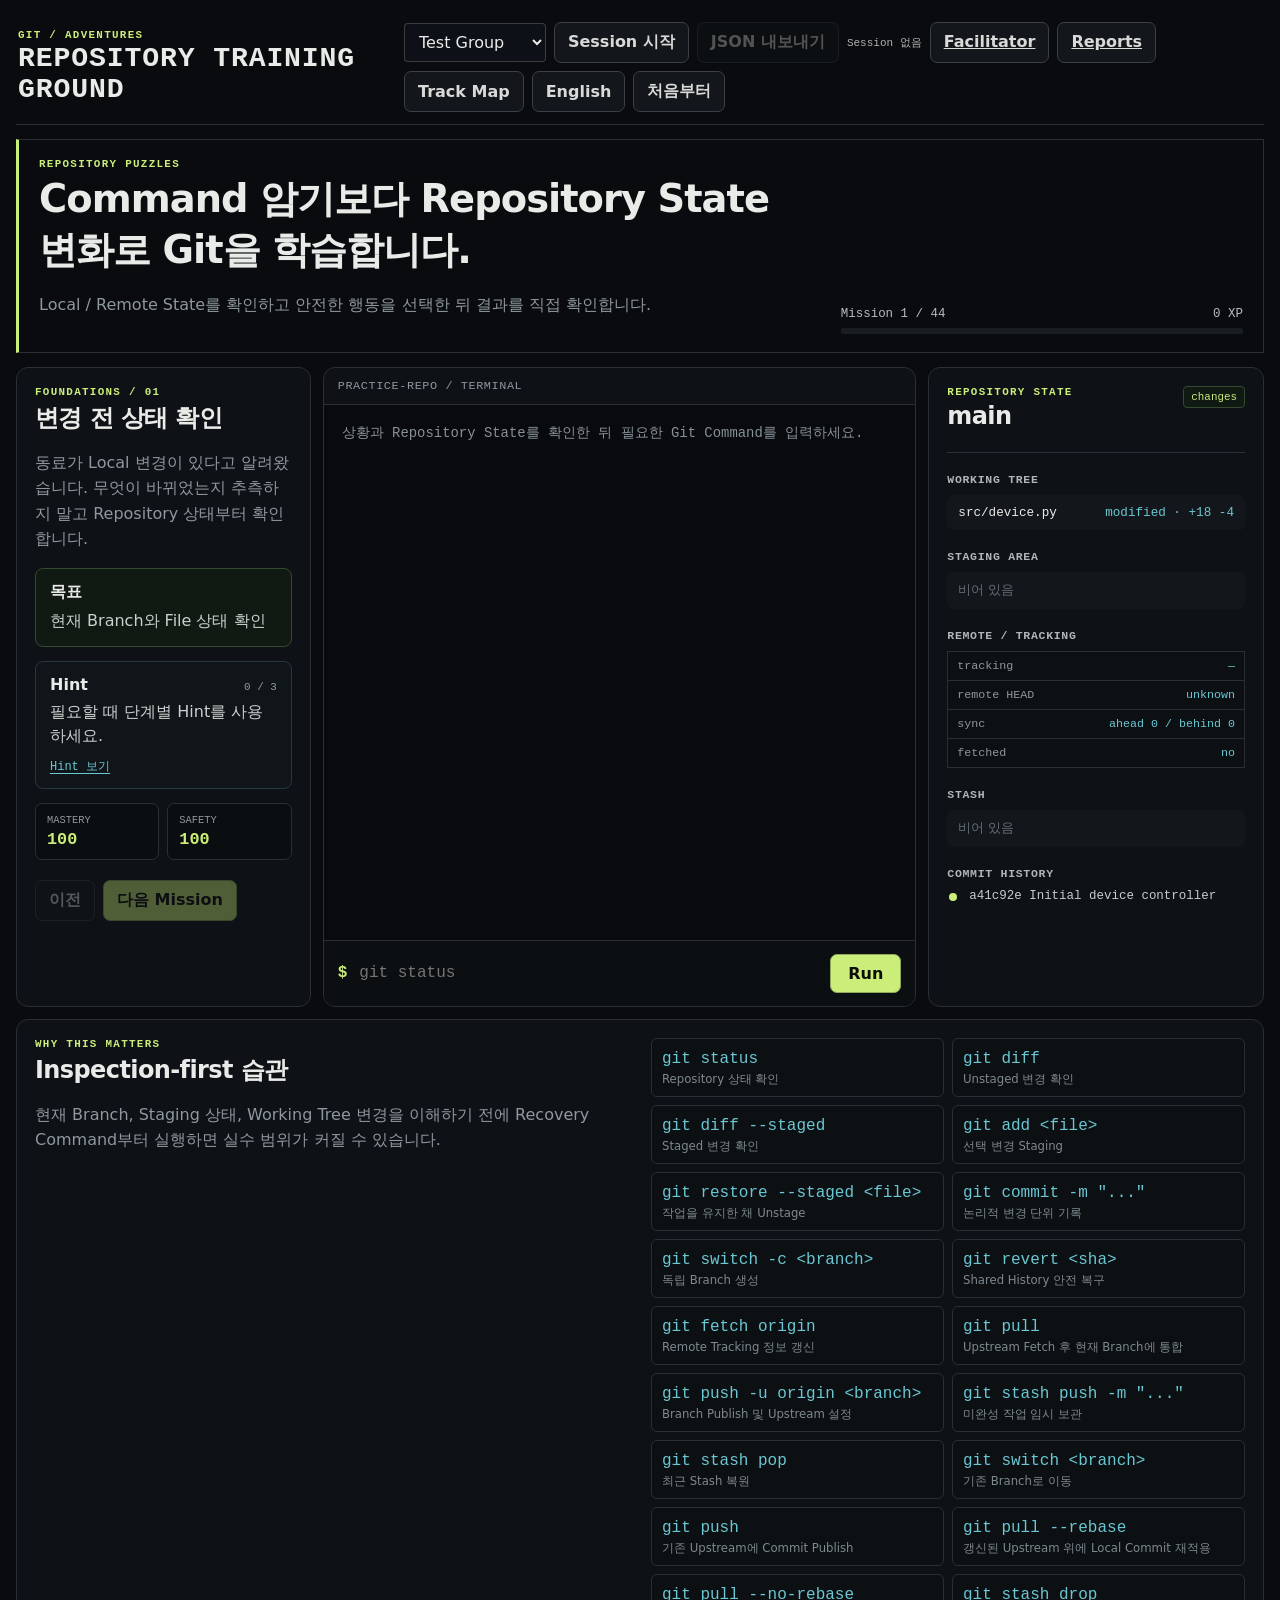
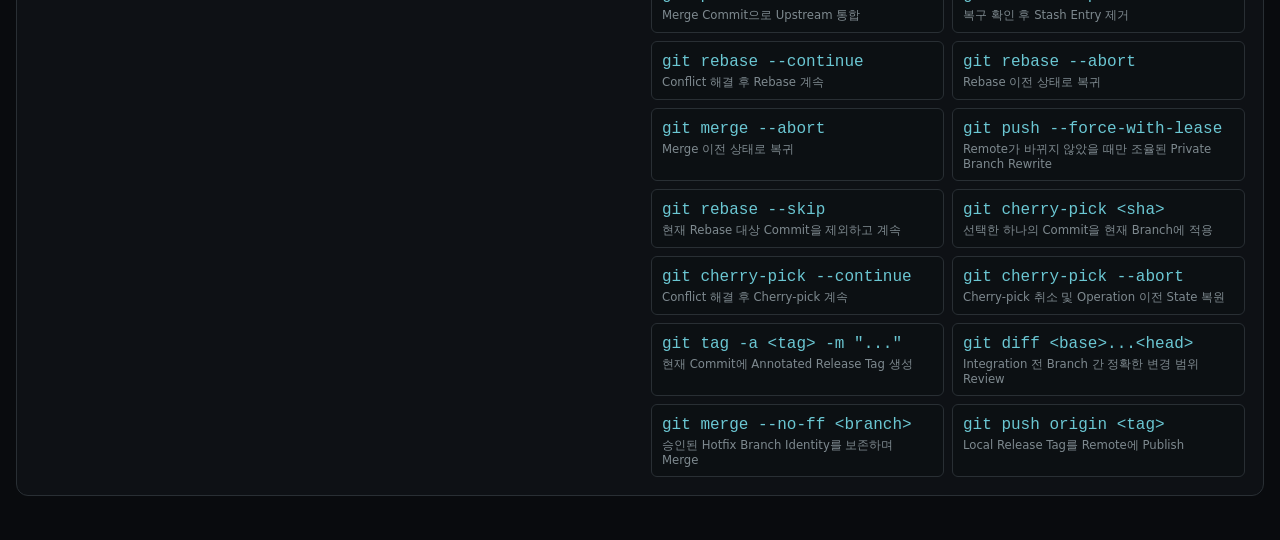
==== commit 1644cf00: "게임 Header에 Facilitator Console 진입점 추가" ====
--- a/index.html
+++ b/index.html
@@ -10,7 +10,7 @@
 </head>
 <body>
   <main class="app-shell">
-    <header class="topbar"><div><p class="eyebrow">GIT / ADVENTURES</p><h1>Repository Training Ground</h1></div><div class="topbar-actions"><a class="button secondary" href="reports.html">Reports</a><button id="trackButton" class="button secondary" type="button">Track Map</button><button id="languageButton" class="button secondary" type="button">한국어</button><button id="resetButton" class="button secondary" type="button">Reset</button></div></header>
+    <header class="topbar"><div><p class="eyebrow">GIT / ADVENTURES</p><h1>Repository Training Ground</h1></div><div class="topbar-actions"><a class="button secondary" href="facilitator.html">Facilitator</a><a class="button secondary" href="reports.html">Reports</a><button id="trackButton" class="button secondary" type="button">Track Map</button><button id="languageButton" class="button secondary" type="button">한국어</button><button id="resetButton" class="button secondary" type="button">Reset</button></div></header>
     <section class="hero panel"><div><p class="eyebrow" id="heroKicker">REPOSITORY PUZZLES</p><h2 id="heroTitle"></h2><p id="heroDescription" class="muted"></p></div><div class="progress-wrap"><div class="progress-label"><span id="progressText"></span><span id="xpText">0 XP</span></div><div class="progress-track"><div id="progressBar" class="progress-bar"></div></div></div></section>
     <section id="trackMap" class="panel track-map" hidden><div class="track-map-header"><div><p class="eyebrow">SKILL MAP</p><h2 id="trackMapTitle"></h2></div><button id="closeTrackButton" class="button secondary" type="button">Close</button></div><div id="trackList" class="track-list"></div></section>
     <section class="workspace-grid">
